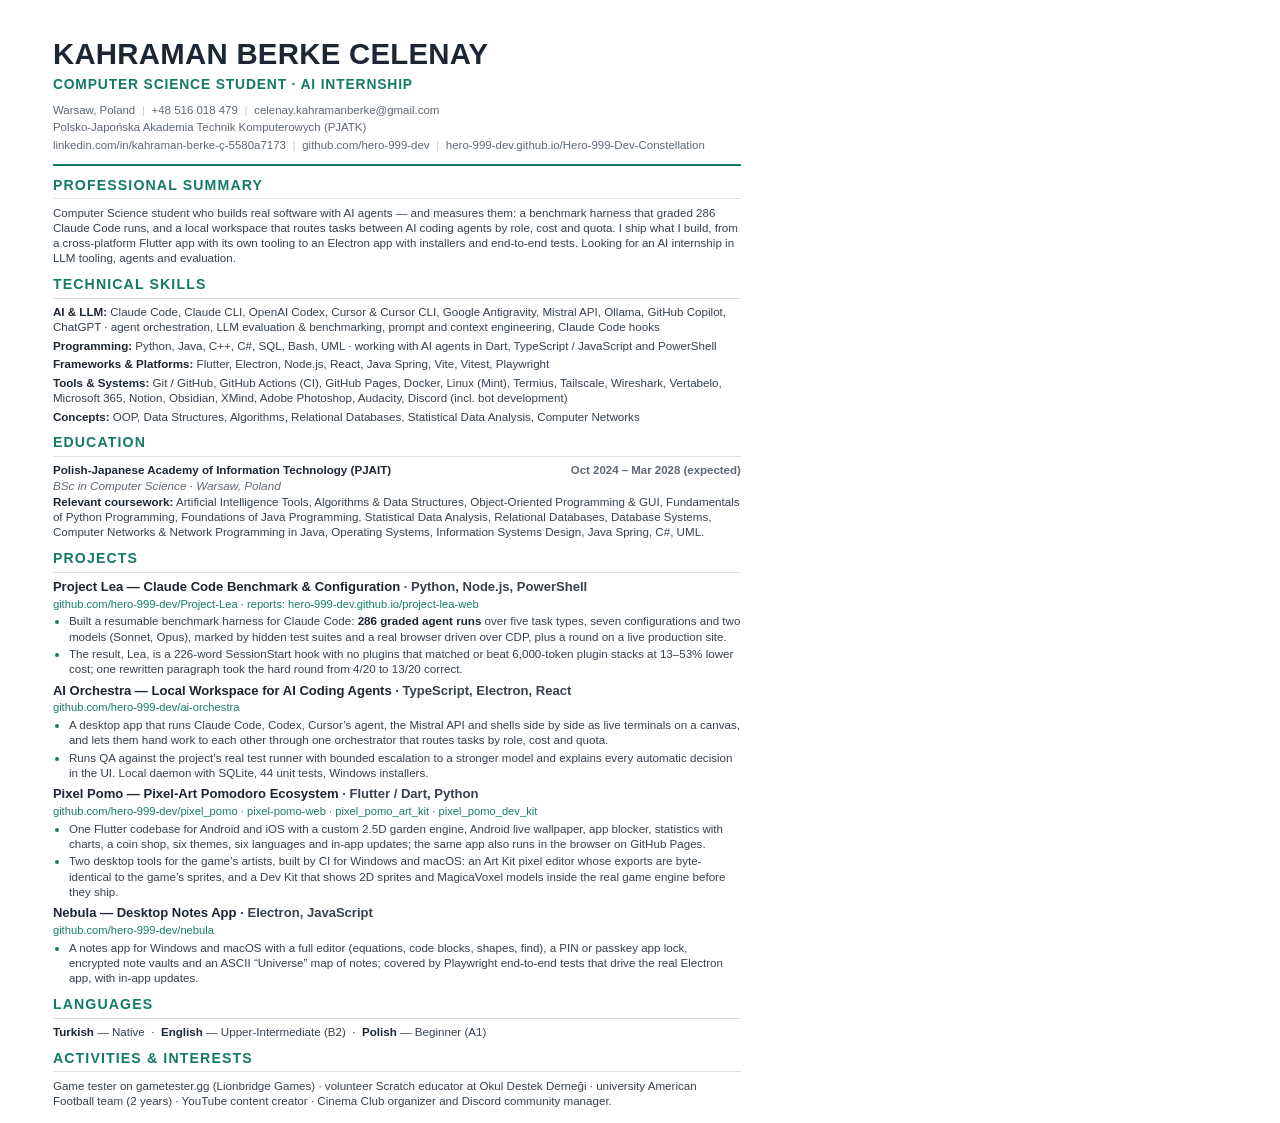
==== assets/cv/source/Celenay_CV_AI_Internship.html @ 369923f9 "A CV in the bottom-right corner, and frames that stay outside their pictures The CV box mirrors the " ====
<!DOCTYPE html>
<html lang="en">
<head>
<meta charset="utf-8">
<title>Kahraman Berke Celenay — CV (AI Internship)</title>
<style>
  @page { size: A4; margin: 0; }
  * { box-sizing: border-box; }
  body {
    margin: 0; font-family: "Liberation Sans", Arial, Helvetica, sans-serif;
    color: #36424e; font-size: 8.7pt; line-height: 1.32;
    -webkit-print-color-adjust: exact; print-color-adjust: exact;
  }
  .page { width: 210mm; height: 297mm; overflow: hidden; padding: 10mm 14mm 8mm; }
  h1 { margin: 0; font-size: 22pt; letter-spacing: .01em; color: #1c2733; font-weight: 700; line-height: 1.1; }
  .role { margin: 4pt 0 6pt; color: #157a66; font-weight: 700; font-size: 10.4pt; letter-spacing: .06em; }
  .contact { color: #5e6975; font-size: 8.6pt; line-height: 1.55; }
  .contact .sep { color: #c6cfd8; margin: 0 5pt; }
  .head { border-bottom: 2.2pt solid #157a66; padding-bottom: 7pt; margin-bottom: 7pt; }
  h2 {
    margin: 7pt 0 4pt; padding-bottom: 3pt; border-bottom: .8pt solid #d9e1e8;
    color: #157a66; font-size: 10.6pt; letter-spacing: .08em; font-weight: 700;
  }
  p { margin: 0 0 3pt; }
  .skills p { margin: 0 0 2.4pt; }
  b { color: #1c2733; }
  .row { display: flex; justify-content: space-between; align-items: baseline; }
  .date { color: #5e6975; font-weight: 700; font-size: 8.6pt; white-space: nowrap; }
  .sub { font-style: italic; color: #5e6975; font-size: 8.8pt; }
  .proj { margin: 0 0 4pt; }
  .proj .t { color: #1c2733; font-weight: 700; font-size: 9.8pt; }
  .proj .t span { font-weight: 700; color: #36424e; }
  .proj .l { color: #1b7d6a; font-size: 8.4pt; margin: 1pt 0 1.5pt; }
  ul { margin: 1pt 0 0; padding-left: 12pt; }
  li { margin: 0 0 1.4pt; }
  li::marker { color: #157a66; }
</style>
</head>
<body>
<div class="page">
  <div class="head">
    <h1>KAHRAMAN BERKE CELENAY</h1>
    <div class="role">COMPUTER SCIENCE STUDENT · AI INTERNSHIP</div>
    <div class="contact">
      Warsaw, Poland<span class="sep">|</span>+48 516 018 479<span class="sep">|</span>celenay.kahramanberke@gmail.com<br>
      Polsko-Japońska Akademia Technik Komputerowych (PJATK)<br>
      linkedin.com/in/kahraman-berke-ç-5580a7173<span class="sep">|</span>github.com/hero-999-dev<span class="sep">|</span>hero-999-dev.github.io/Hero-999-Dev-Constellation
    </div>
  </div>

  <h2>PROFESSIONAL SUMMARY</h2>
  <p>Computer Science student who builds real software with AI agents — and measures them: a benchmark harness that graded 286 Claude Code runs,
  and a local workspace that routes tasks between AI coding agents by role, cost and quota. I ship what I build, from a cross-platform Flutter app with its
  own tooling to an Electron app with installers and end-to-end tests. Looking for an AI internship in LLM tooling, agents and evaluation.</p>

  <h2>TECHNICAL SKILLS</h2>
  <div class="skills">
    <p><b>AI &amp; LLM:</b> Claude Code, Claude CLI, OpenAI Codex, Cursor &amp; Cursor CLI, Google Antigravity, Mistral API, Ollama, GitHub Copilot, ChatGPT ·
    agent orchestration, LLM evaluation &amp; benchmarking, prompt and context engineering, Claude Code hooks</p>
    <p><b>Programming:</b> Python, Java, C++, C#, SQL, Bash, UML · working with AI agents in Dart, TypeScript / JavaScript and PowerShell</p>
    <p><b>Frameworks &amp; Platforms:</b> Flutter, Electron, Node.js, React, Java Spring, Vite, Vitest, Playwright</p>
    <p><b>Tools &amp; Systems:</b> Git / GitHub, GitHub Actions (CI), GitHub Pages, Docker, Linux (Mint), Termius, Tailscale, Wireshark, Vertabelo, Microsoft 365,
    Notion, Obsidian, XMind, Adobe Photoshop, Audacity, Discord (incl. bot development)</p>
    <p><b>Concepts:</b> OOP, Data Structures, Algorithms, Relational Databases, Statistical Data Analysis, Computer Networks</p>
  </div>

  <h2>EDUCATION</h2>
  <div class="row"><b>Polish-Japanese Academy of Information Technology (PJAIT)</b><span class="date">Oct 2024 – Mar 2028 (expected)</span></div>
  <div class="sub">BSc in Computer Science · Warsaw, Poland</div>
  <p><b>Relevant coursework:</b> Artificial Intelligence Tools, Algorithms &amp; Data Structures, Object-Oriented Programming &amp; GUI, Fundamentals of Python
  Programming, Foundations of Java Programming, Statistical Data Analysis, Relational Databases, Database Systems, Computer Networks &amp; Network
  Programming in Java, Operating Systems, Information Systems Design, Java Spring, C#, UML.</p>

  <h2>PROJECTS</h2>
  <div class="proj">
    <div class="t">Project Lea — Claude Code Benchmark &amp; Configuration <span>· Python, Node.js, PowerShell</span></div>
    <div class="l">github.com/hero-999-dev/Project-Lea · reports: hero-999-dev.github.io/project-lea-web</div>
    <ul>
      <li>Built a resumable benchmark harness for Claude Code: <b>286 graded agent runs</b> over five task types, seven configurations and two models (Sonnet, Opus),
      marked by hidden test suites and a real browser driven over CDP, plus a round on a live production site.</li>
      <li>The result, Lea, is a 226-word SessionStart hook with no plugins that matched or beat 6,000-token plugin stacks at 13–53% lower cost; one rewritten paragraph took the hard round from 4/20 to 13/20 correct.</li>
    </ul>
  </div>
  <div class="proj">
    <div class="t">AI Orchestra — Local Workspace for AI Coding Agents <span>· TypeScript, Electron, React</span></div>
    <div class="l">github.com/hero-999-dev/ai-orchestra</div>
    <ul>
      <li>A desktop app that runs Claude Code, Codex, Cursor’s agent, the Mistral API and shells side by side as live terminals on a canvas, and lets them hand
      work to each other through one orchestrator that routes tasks by role, cost and quota.</li>
      <li>Runs QA against the project’s real test runner with bounded escalation to a stronger model and explains every
      automatic decision in the UI. Local daemon with SQLite, 44 unit tests, Windows installers.</li>
    </ul>
  </div>
  <div class="proj">
    <div class="t">Pixel Pomo — Pixel-Art Pomodoro Ecosystem <span>· Flutter / Dart, Python</span></div>
    <div class="l">github.com/hero-999-dev/pixel_pomo · pixel-pomo-web · pixel_pomo_art_kit · pixel_pomo_dev_kit</div>
    <ul>
      <li>One Flutter codebase for Android and iOS with a custom 2.5D garden engine, Android live wallpaper, app blocker, statistics with charts, a coin shop,
      six themes, six languages and in-app updates; the same app also runs in the browser on GitHub Pages.</li>
      <li>Two desktop tools for the game’s artists, built by CI for Windows and macOS: an Art Kit pixel editor whose exports are byte-identical to the game’s
      sprites, and a Dev Kit that shows 2D sprites and MagicaVoxel models inside the real game engine before they ship.</li>
    </ul>
  </div>
  <div class="proj">
    <div class="t">Nebula — Desktop Notes App <span>· Electron, JavaScript</span></div>
    <div class="l">github.com/hero-999-dev/nebula</div>
    <ul>
      <li>A notes app for Windows and macOS with a full editor (equations, code blocks, shapes, find), a PIN or passkey app lock, encrypted note vaults and
      an ASCII “Universe” map of notes; covered by Playwright end-to-end tests that drive the real Electron app, with in-app updates.</li>
    </ul>
  </div>

  <h2>LANGUAGES</h2>
  <p><b>Turkish</b> — Native &nbsp;·&nbsp; <b>English</b> — Upper-Intermediate (B2) &nbsp;·&nbsp; <b>Polish</b> — Beginner (A1)</p>

  <h2>ACTIVITIES &amp; INTERESTS</h2>
  <p>Game tester on gametester.gg (Lionbridge Games) · volunteer Scratch educator at Okul Destek Derneği · university American Football team (2 years) ·
  YouTube content creator · Cinema Club organizer and Discord community manager.</p>
</div>
</body>
</html>
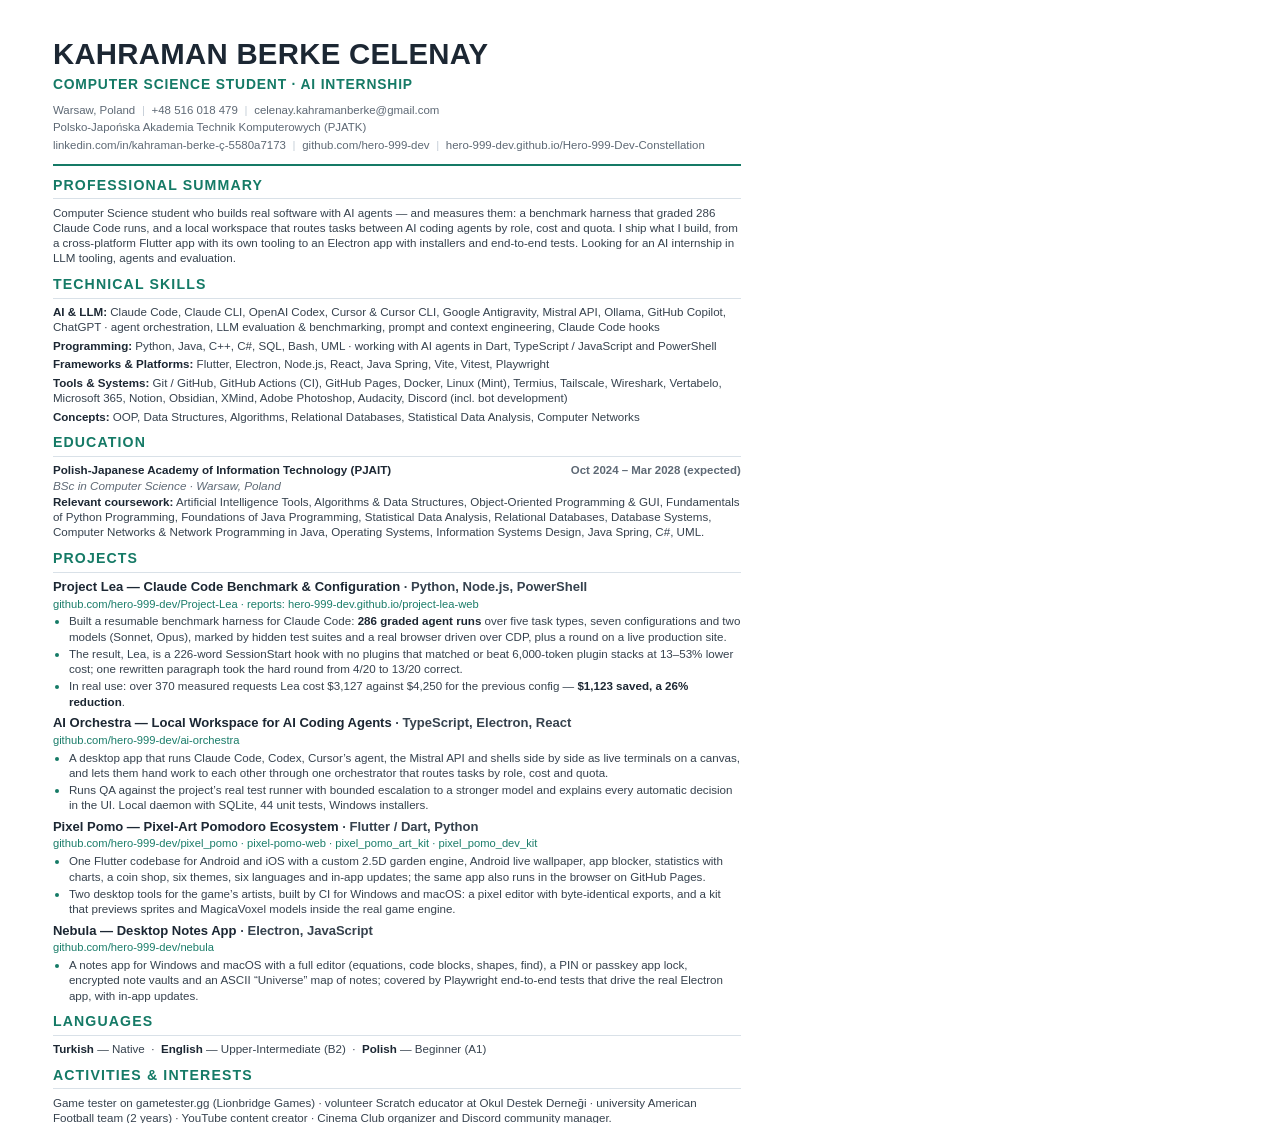
==== commit d8d61b0c: "The AI CV says what Lea saved in real use: $1,123, a 26% reduction over 370 requests Co-Authored-By:" ====
--- a/assets/cv/source/Celenay_CV_AI_Internship.html
+++ b/assets/cv/source/Celenay_CV_AI_Internship.html
@@ -79,6 +79,7 @@
       <li>Built a resumable benchmark harness for Claude Code: <b>286 graded agent runs</b> over five task types, seven configurations and two models (Sonnet, Opus),
       marked by hidden test suites and a real browser driven over CDP, plus a round on a live production site.</li>
       <li>The result, Lea, is a 226-word SessionStart hook with no plugins that matched or beat 6,000-token plugin stacks at 13–53% lower cost; one rewritten paragraph took the hard round from 4/20 to 13/20 correct.</li>
+      <li>In real use: over 370 measured requests Lea cost $3,127 against $4,250 for the previous config — <b>$1,123 saved, a 26% reduction</b>.</li>
     </ul>
   </div>
   <div class="proj">
@@ -97,8 +98,8 @@
     <ul>
       <li>One Flutter codebase for Android and iOS with a custom 2.5D garden engine, Android live wallpaper, app blocker, statistics with charts, a coin shop,
       six themes, six languages and in-app updates; the same app also runs in the browser on GitHub Pages.</li>
-      <li>Two desktop tools for the game’s artists, built by CI for Windows and macOS: an Art Kit pixel editor whose exports are byte-identical to the game’s
-      sprites, and a Dev Kit that shows 2D sprites and MagicaVoxel models inside the real game engine before they ship.</li>
+      <li>Two desktop tools for the game’s artists, built by CI for Windows and macOS: a pixel editor with byte-identical exports, and a kit that
+      previews sprites and MagicaVoxel models inside the real game engine.</li>
     </ul>
   </div>
   <div class="proj">
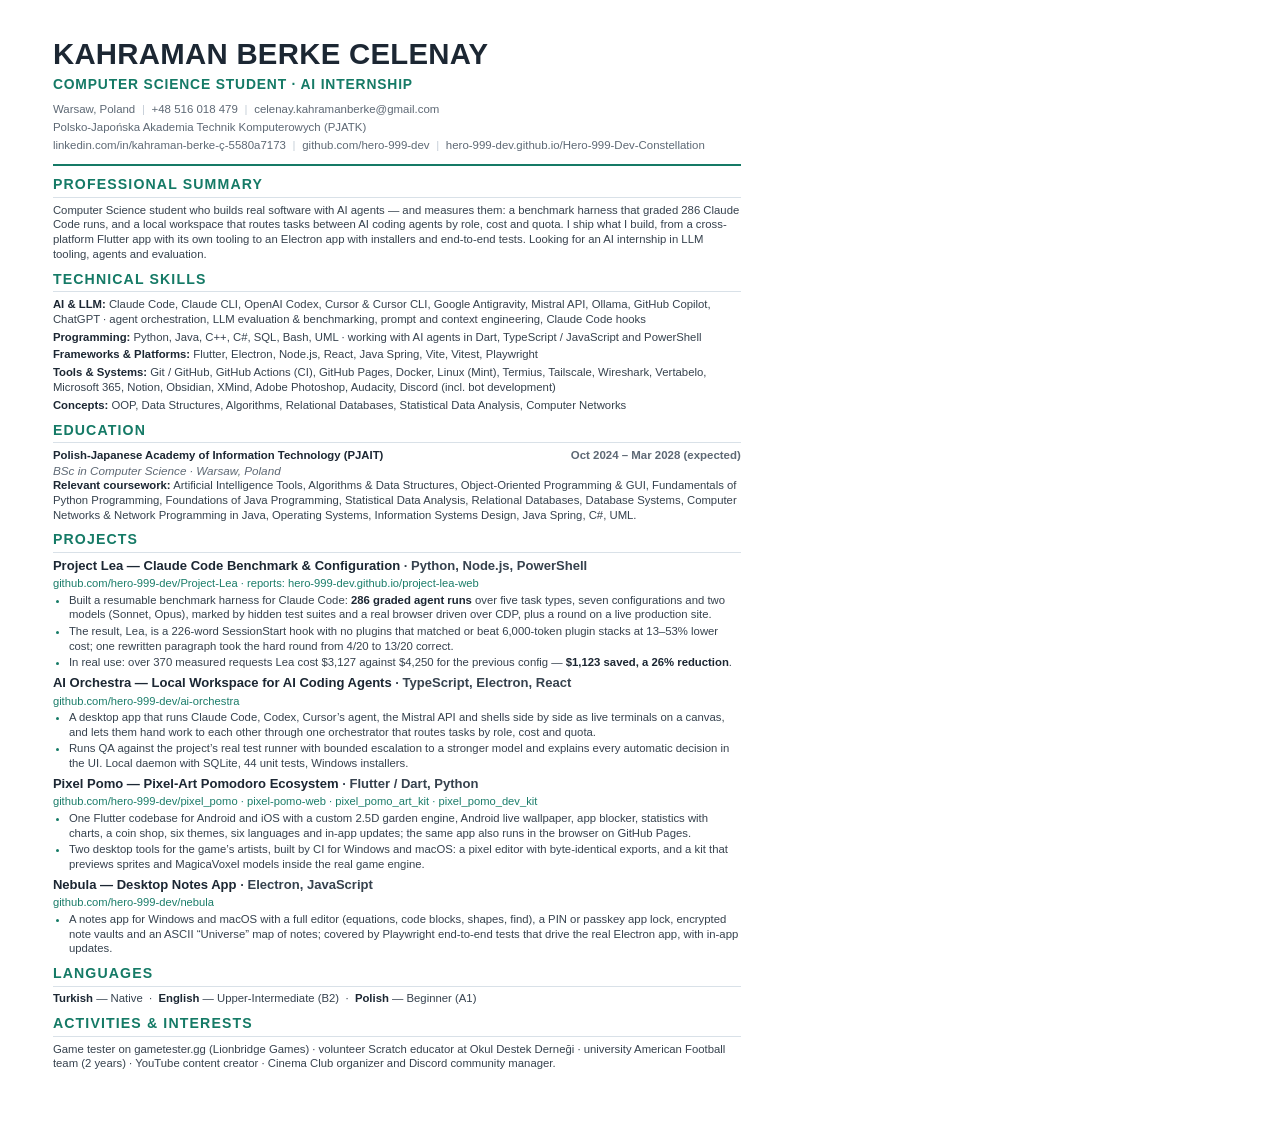
==== commit c558bf44: "The AI CV leaves a margin at the foot of the page Co-Authored-By: Claude Opus 5.5 <noreply@anthropic" ====
--- a/assets/cv/source/Celenay_CV_AI_Internship.html
+++ b/assets/cv/source/Celenay_CV_AI_Internship.html
@@ -8,17 +8,17 @@
   * { box-sizing: border-box; }
   body {
     margin: 0; font-family: "Liberation Sans", Arial, Helvetica, sans-serif;
-    color: #36424e; font-size: 8.7pt; line-height: 1.32;
+    color: #36424e; font-size: 8.5pt; line-height: 1.3;
     -webkit-print-color-adjust: exact; print-color-adjust: exact;
   }
-  .page { width: 210mm; height: 297mm; overflow: hidden; padding: 10mm 14mm 8mm; }
+  .page { width: 210mm; height: 297mm; overflow: hidden; padding: 10mm 14mm 13mm; }
   h1 { margin: 0; font-size: 22pt; letter-spacing: .01em; color: #1c2733; font-weight: 700; line-height: 1.1; }
   .role { margin: 4pt 0 6pt; color: #157a66; font-weight: 700; font-size: 10.4pt; letter-spacing: .06em; }
   .contact { color: #5e6975; font-size: 8.6pt; line-height: 1.55; }
   .contact .sep { color: #c6cfd8; margin: 0 5pt; }
   .head { border-bottom: 2.2pt solid #157a66; padding-bottom: 7pt; margin-bottom: 7pt; }
   h2 {
-    margin: 7pt 0 4pt; padding-bottom: 3pt; border-bottom: .8pt solid #d9e1e8;
+    margin: 6pt 0 3.5pt; padding-bottom: 2.5pt; border-bottom: .8pt solid #d9e1e8;
     color: #157a66; font-size: 10.6pt; letter-spacing: .08em; font-weight: 700;
   }
   p { margin: 0 0 3pt; }
